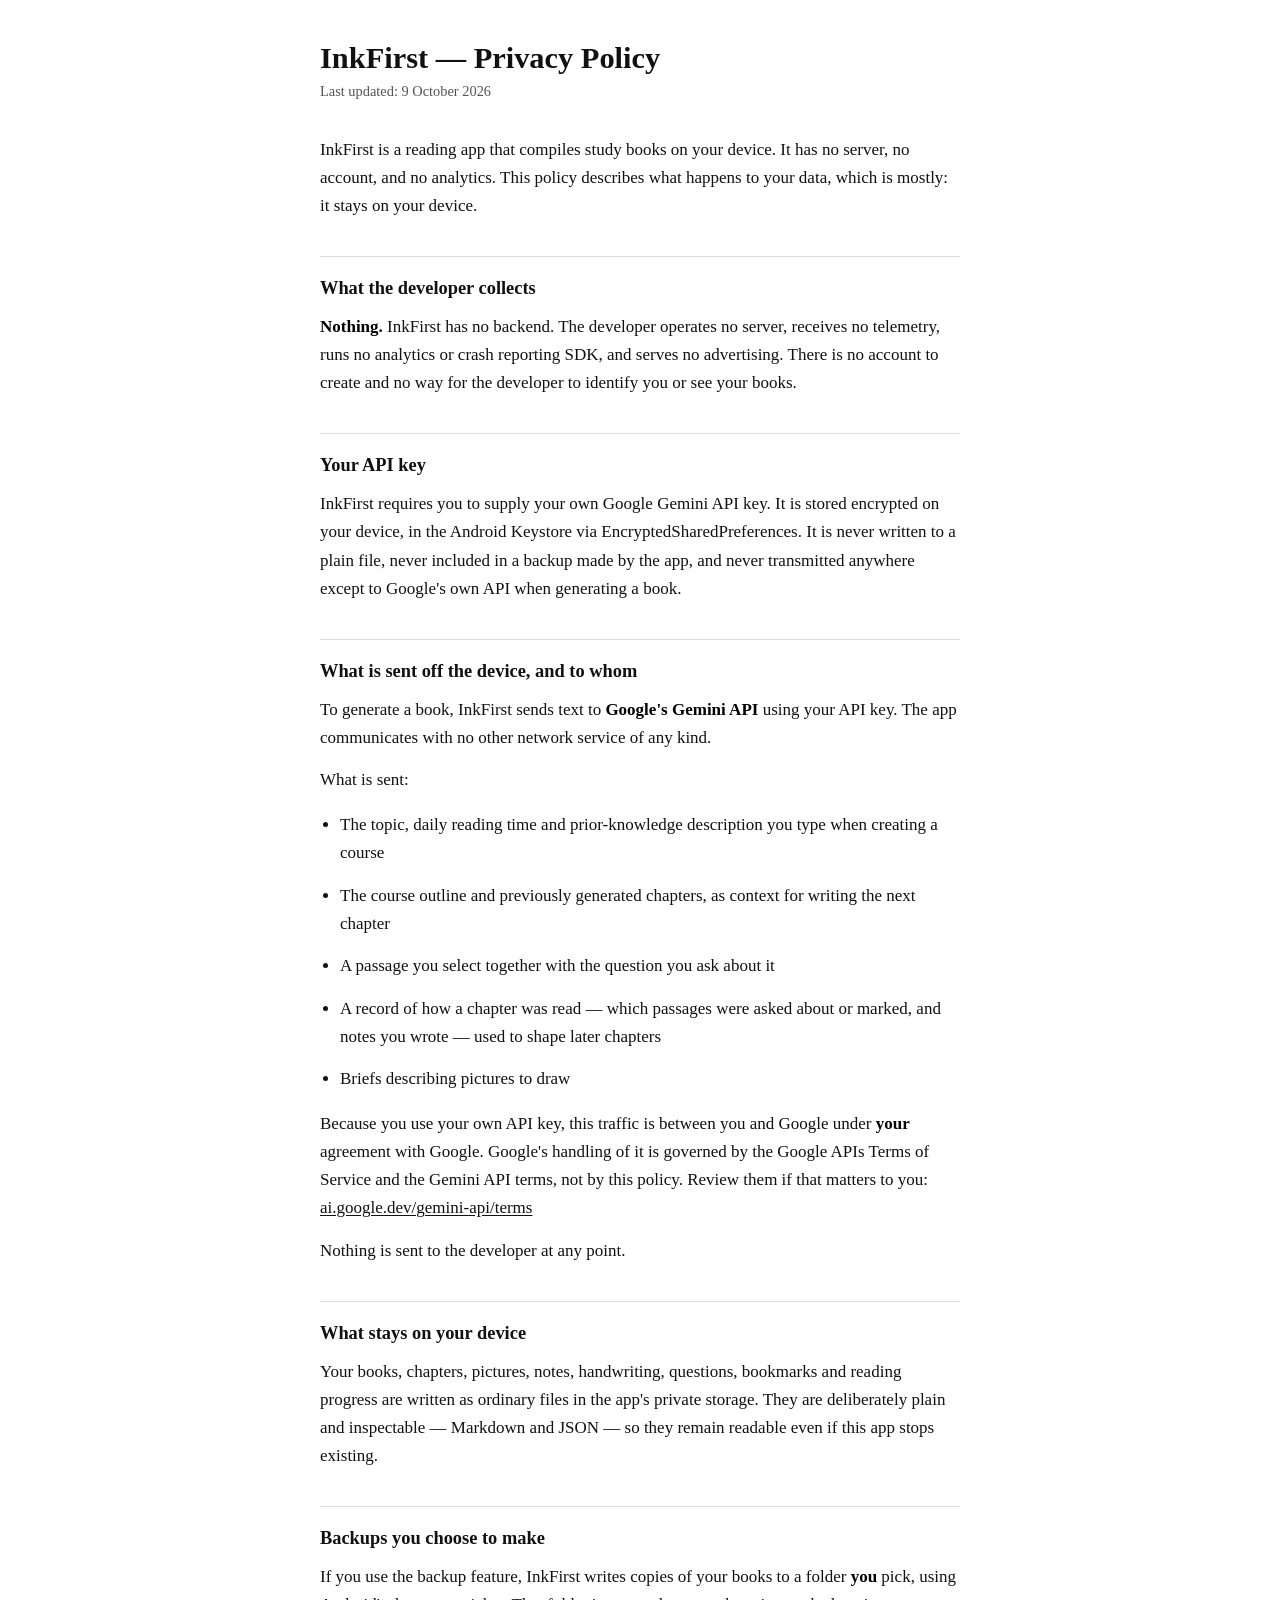
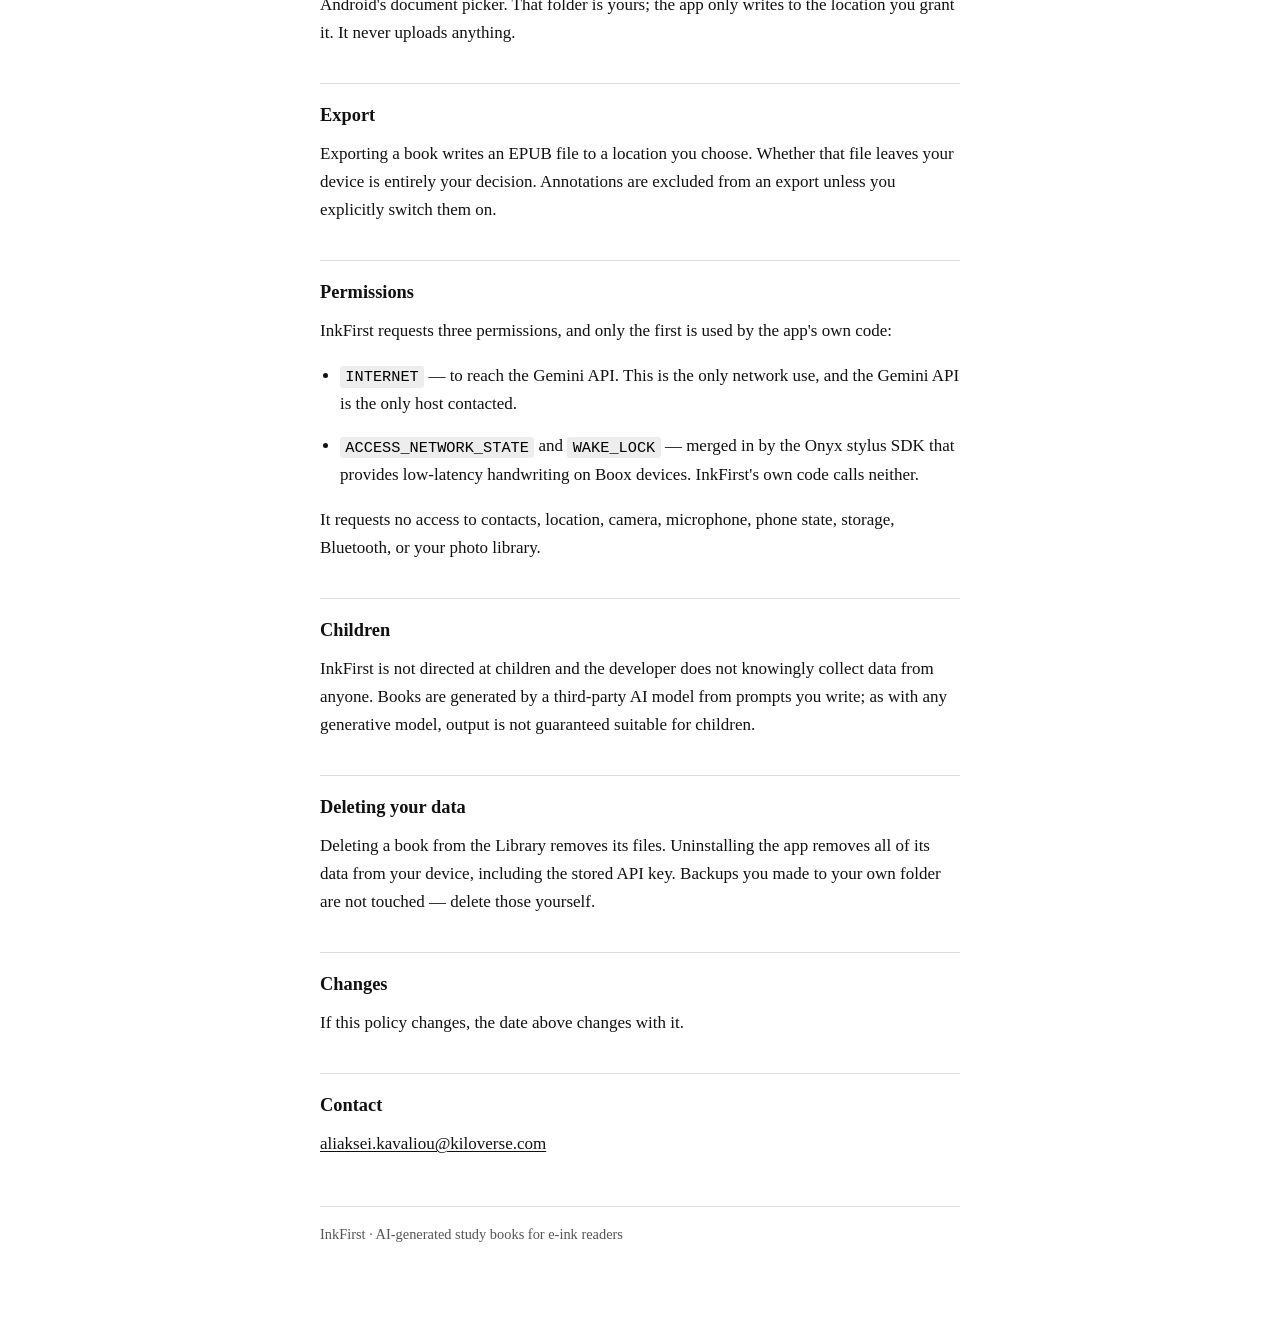
==== docs/play/privacy-policy.html @ 42215bbe "The privacy policy as a page you can host Play's privacy policy field takes a URL, not a screen. The" ====
<!doctype html>
<html lang="en">
<head>
<meta charset="utf-8">
<meta name="viewport" content="width=device-width, initial-scale=1">
<title>InkFirst — Privacy Policy</title>
<style>
  :root { --fg:#111; --bg:#fff; --muted:#555; --rule:#ddd; --accent:#000; }
  @media (prefers-color-scheme: dark) {
    :root { --fg:#e8e8e8; --bg:#121212; --muted:#aaa; --rule:#333; --accent:#fff; }
  }
  * { box-sizing: border-box; }
  body {
    margin:0; padding:2.5rem 1.25rem 5rem;
    background:var(--bg); color:var(--fg);
    font:17px/1.65 Georgia,'Times New Roman',serif;
  }
  main { max-width:40rem; margin:0 auto; }
  h1 { font-size:1.9rem; line-height:1.2; margin:0 0 .25rem; }
  h2 { font-size:1.15rem; margin:2.25rem 0 .6rem; padding-top:1rem; border-top:1px solid var(--rule); }
  .updated { color:var(--muted); font-size:.9rem; margin:0 0 2rem; }
  p, li { margin:0 0 .9rem; }
  ul { padding-left:1.25rem; }
  strong { color:var(--accent); }
  code { font:0.9em ui-monospace,SFMono-Regular,Menlo,monospace; background:rgba(128,128,128,.14); padding:.1em .35em; border-radius:3px; }
  a { color:inherit; text-decoration:underline; text-underline-offset:2px; }
  footer { margin-top:3rem; padding-top:1rem; border-top:1px solid var(--rule); color:var(--muted); font-size:.9rem; }
</style>
</head>
<body>
<main>
<h1>InkFirst — Privacy Policy</h1>
<p class="updated">Last updated: 9 October 2026</p>

<p>InkFirst is a reading app that compiles study books on your device. It has no server, no
account, and no analytics. This policy describes what happens to your data, which is mostly:
it stays on your device.</p>

<h2>What the developer collects</h2>
<p><strong>Nothing.</strong> InkFirst has no backend. The developer operates no server, receives no
telemetry, runs no analytics or crash reporting SDK, and serves no advertising. There is no
account to create and no way for the developer to identify you or see your books.</p>

<h2>Your API key</h2>
<p>InkFirst requires you to supply your own Google Gemini API key. It is stored encrypted on your
device, in the Android Keystore via EncryptedSharedPreferences. It is never written to a plain
file, never included in a backup made by the app, and never transmitted anywhere except to
Google's own API when generating a book.</p>

<h2>What is sent off the device, and to whom</h2>
<p>To generate a book, InkFirst sends text to <strong>Google's Gemini API</strong> using your API key.
The app communicates with no other network service of any kind.</p>
<p>What is sent:</p>
<ul>
  <li>The topic, daily reading time and prior-knowledge description you type when creating a course</li>
  <li>The course outline and previously generated chapters, as context for writing the next chapter</li>
  <li>A passage you select together with the question you ask about it</li>
  <li>A record of how a chapter was read — which passages were asked about or marked, and notes you wrote — used to shape later chapters</li>
  <li>Briefs describing pictures to draw</li>
</ul>
<p>Because you use your own API key, this traffic is between you and Google under <strong>your</strong>
agreement with Google. Google's handling of it is governed by the Google APIs Terms of Service
and the Gemini API terms, not by this policy. Review them if that matters to you:
<a href="https://ai.google.dev/gemini-api/terms">ai.google.dev/gemini-api/terms</a></p>
<p>Nothing is sent to the developer at any point.</p>

<h2>What stays on your device</h2>
<p>Your books, chapters, pictures, notes, handwriting, questions, bookmarks and reading progress
are written as ordinary files in the app's private storage. They are deliberately plain and
inspectable — Markdown and JSON — so they remain readable even if this app stops existing.</p>

<h2>Backups you choose to make</h2>
<p>If you use the backup feature, InkFirst writes copies of your books to a folder <strong>you</strong>
pick, using Android's document picker. That folder is yours; the app only writes to the location
you grant it. It never uploads anything.</p>

<h2>Export</h2>
<p>Exporting a book writes an EPUB file to a location you choose. Whether that file leaves your
device is entirely your decision. Annotations are excluded from an export unless you explicitly
switch them on.</p>

<h2>Permissions</h2>
<p>InkFirst requests three permissions, and only the first is used by the app's own code:</p>
<ul>
  <li><strong><code>INTERNET</code></strong> — to reach the Gemini API. This is the only network use, and the Gemini API is the only host contacted.</li>
  <li><strong><code>ACCESS_NETWORK_STATE</code></strong> and <strong><code>WAKE_LOCK</code></strong> — merged in by the Onyx stylus SDK that provides low-latency handwriting on Boox devices. InkFirst's own code calls neither.</li>
</ul>
<p>It requests no access to contacts, location, camera, microphone, phone state, storage,
Bluetooth, or your photo library.</p>

<h2>Children</h2>
<p>InkFirst is not directed at children and the developer does not knowingly collect data from
anyone. Books are generated by a third-party AI model from prompts you write; as with any
generative model, output is not guaranteed suitable for children.</p>

<h2>Deleting your data</h2>
<p>Deleting a book from the Library removes its files. Uninstalling the app removes all of its
data from your device, including the stored API key. Backups you made to your own folder are not
touched — delete those yourself.</p>

<h2>Changes</h2>
<p>If this policy changes, the date above changes with it.</p>

<h2>Contact</h2>
<p><a href="mailto:aliaksei.kavaliou@kiloverse.com">aliaksei.kavaliou@kiloverse.com</a></p>

<footer>InkFirst · AI-generated study books for e-ink readers</footer>
</main>
</body>
</html>
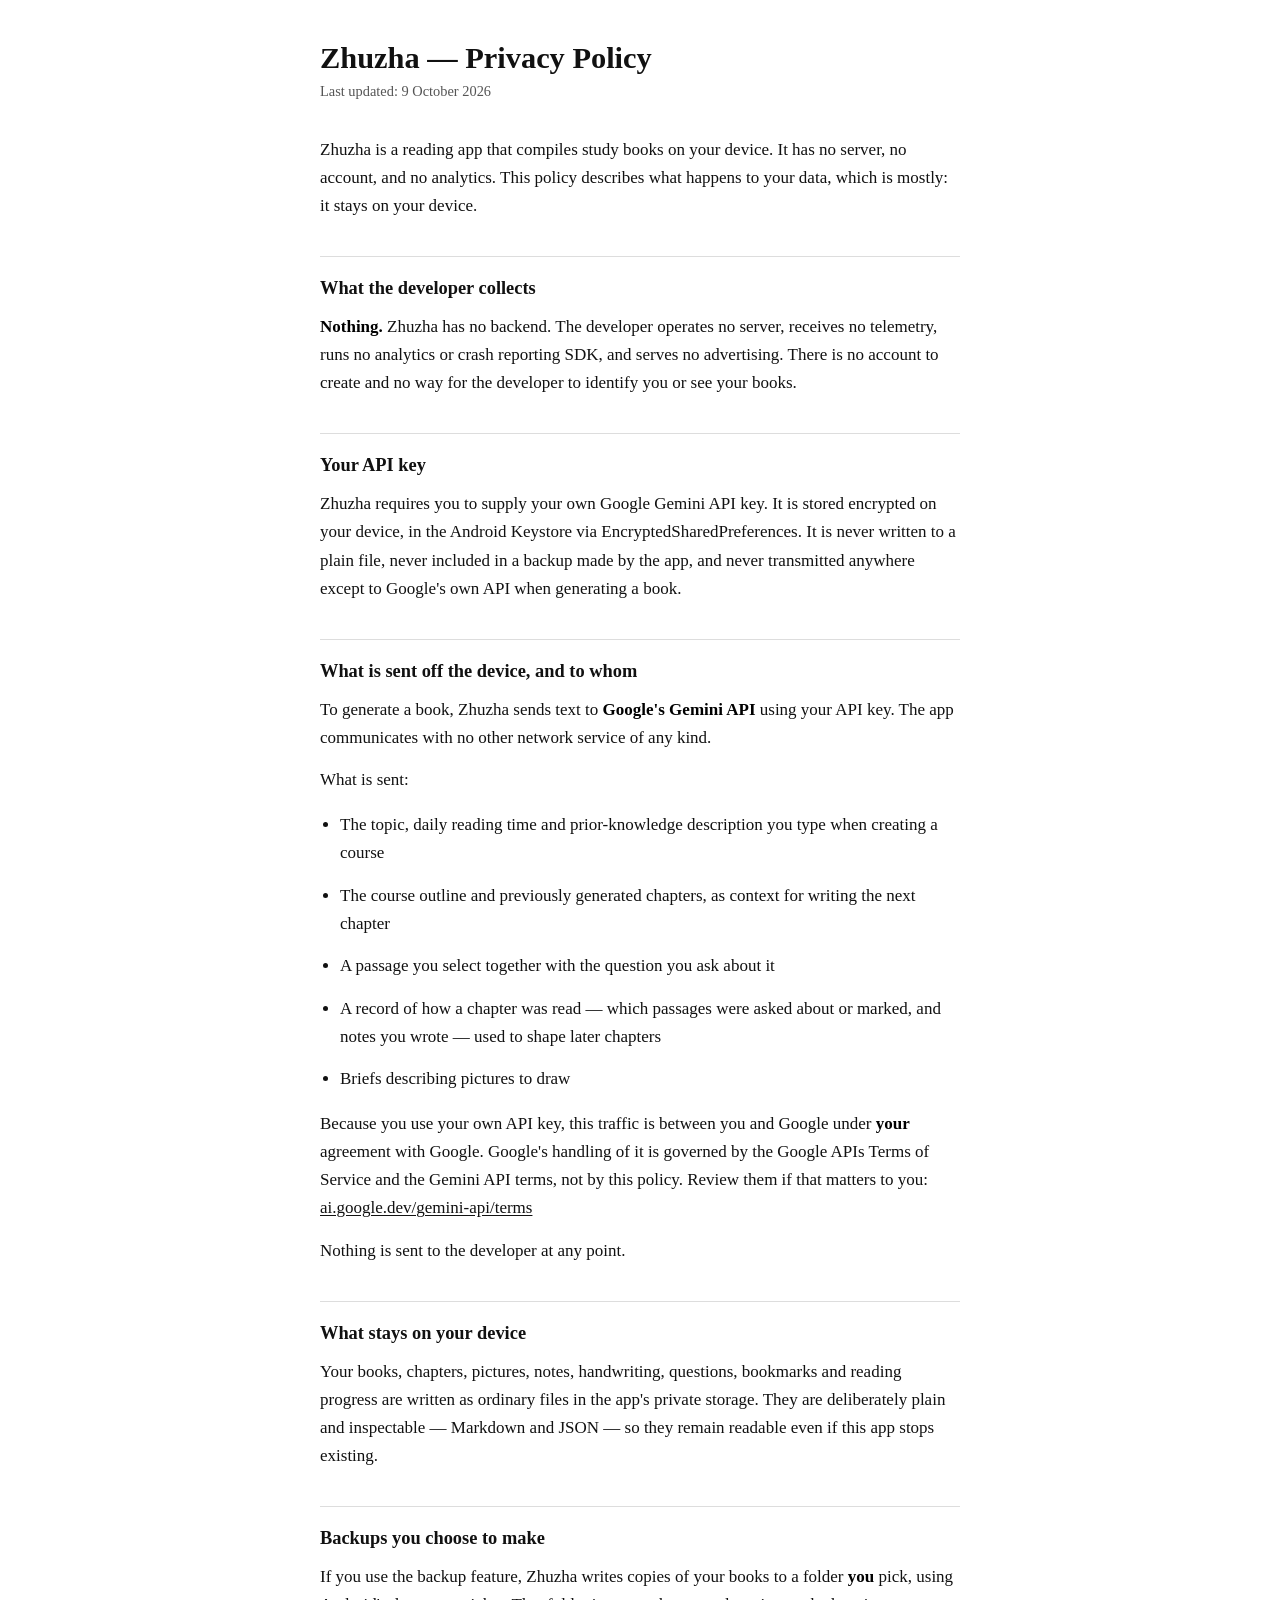
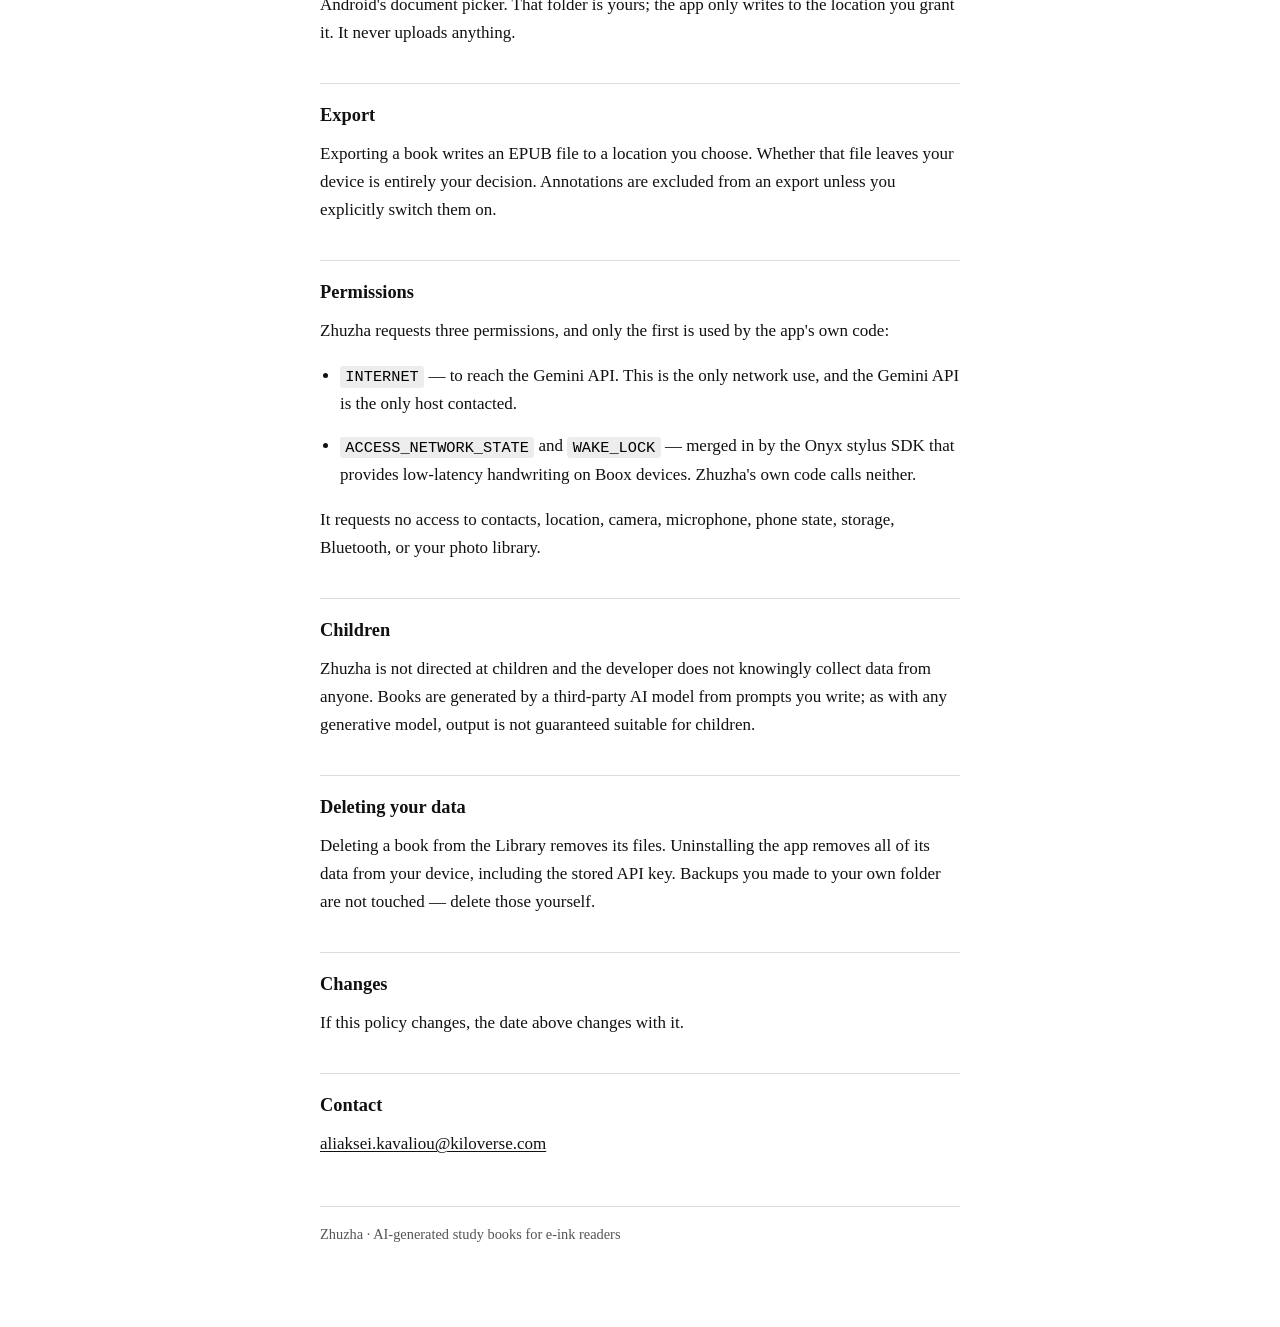
==== commit 7a830d1c: "The app is called Zhuzha now, and the icon is her InkFirst had to go: a real iOS app has owned that " ====
--- a/docs/play/privacy-policy.html
+++ b/docs/play/privacy-policy.html
@@ -3,7 +3,7 @@
 <head>
 <meta charset="utf-8">
 <meta name="viewport" content="width=device-width, initial-scale=1">
-<title>InkFirst — Privacy Policy</title>
+<title>Zhuzha — Privacy Policy</title>
 <style>
   :root { --fg:#111; --bg:#fff; --muted:#555; --rule:#ddd; --accent:#000; }
   @media (prefers-color-scheme: dark) {
@@ -29,26 +29,26 @@
 </head>
 <body>
 <main>
-<h1>InkFirst — Privacy Policy</h1>
+<h1>Zhuzha — Privacy Policy</h1>
 <p class="updated">Last updated: 9 October 2026</p>
 
-<p>InkFirst is a reading app that compiles study books on your device. It has no server, no
+<p>Zhuzha is a reading app that compiles study books on your device. It has no server, no
 account, and no analytics. This policy describes what happens to your data, which is mostly:
 it stays on your device.</p>
 
 <h2>What the developer collects</h2>
-<p><strong>Nothing.</strong> InkFirst has no backend. The developer operates no server, receives no
+<p><strong>Nothing.</strong> Zhuzha has no backend. The developer operates no server, receives no
 telemetry, runs no analytics or crash reporting SDK, and serves no advertising. There is no
 account to create and no way for the developer to identify you or see your books.</p>
 
 <h2>Your API key</h2>
-<p>InkFirst requires you to supply your own Google Gemini API key. It is stored encrypted on your
+<p>Zhuzha requires you to supply your own Google Gemini API key. It is stored encrypted on your
 device, in the Android Keystore via EncryptedSharedPreferences. It is never written to a plain
 file, never included in a backup made by the app, and never transmitted anywhere except to
 Google's own API when generating a book.</p>
 
 <h2>What is sent off the device, and to whom</h2>
-<p>To generate a book, InkFirst sends text to <strong>Google's Gemini API</strong> using your API key.
+<p>To generate a book, Zhuzha sends text to <strong>Google's Gemini API</strong> using your API key.
 The app communicates with no other network service of any kind.</p>
 <p>What is sent:</p>
 <ul>
@@ -70,7 +70,7 @@
 inspectable — Markdown and JSON — so they remain readable even if this app stops existing.</p>
 
 <h2>Backups you choose to make</h2>
-<p>If you use the backup feature, InkFirst writes copies of your books to a folder <strong>you</strong>
+<p>If you use the backup feature, Zhuzha writes copies of your books to a folder <strong>you</strong>
 pick, using Android's document picker. That folder is yours; the app only writes to the location
 you grant it. It never uploads anything.</p>
 
@@ -80,16 +80,16 @@
 switch them on.</p>
 
 <h2>Permissions</h2>
-<p>InkFirst requests three permissions, and only the first is used by the app's own code:</p>
+<p>Zhuzha requests three permissions, and only the first is used by the app's own code:</p>
 <ul>
   <li><strong><code>INTERNET</code></strong> — to reach the Gemini API. This is the only network use, and the Gemini API is the only host contacted.</li>
-  <li><strong><code>ACCESS_NETWORK_STATE</code></strong> and <strong><code>WAKE_LOCK</code></strong> — merged in by the Onyx stylus SDK that provides low-latency handwriting on Boox devices. InkFirst's own code calls neither.</li>
+  <li><strong><code>ACCESS_NETWORK_STATE</code></strong> and <strong><code>WAKE_LOCK</code></strong> — merged in by the Onyx stylus SDK that provides low-latency handwriting on Boox devices. Zhuzha's own code calls neither.</li>
 </ul>
 <p>It requests no access to contacts, location, camera, microphone, phone state, storage,
 Bluetooth, or your photo library.</p>
 
 <h2>Children</h2>
-<p>InkFirst is not directed at children and the developer does not knowingly collect data from
+<p>Zhuzha is not directed at children and the developer does not knowingly collect data from
 anyone. Books are generated by a third-party AI model from prompts you write; as with any
 generative model, output is not guaranteed suitable for children.</p>
 
@@ -104,7 +104,7 @@
 <h2>Contact</h2>
 <p><a href="mailto:aliaksei.kavaliou@kiloverse.com">aliaksei.kavaliou@kiloverse.com</a></p>
 
-<footer>InkFirst · AI-generated study books for e-ink readers</footer>
+<footer>Zhuzha · AI-generated study books for e-ink readers</footer>
 </main>
 </body>
 </html>
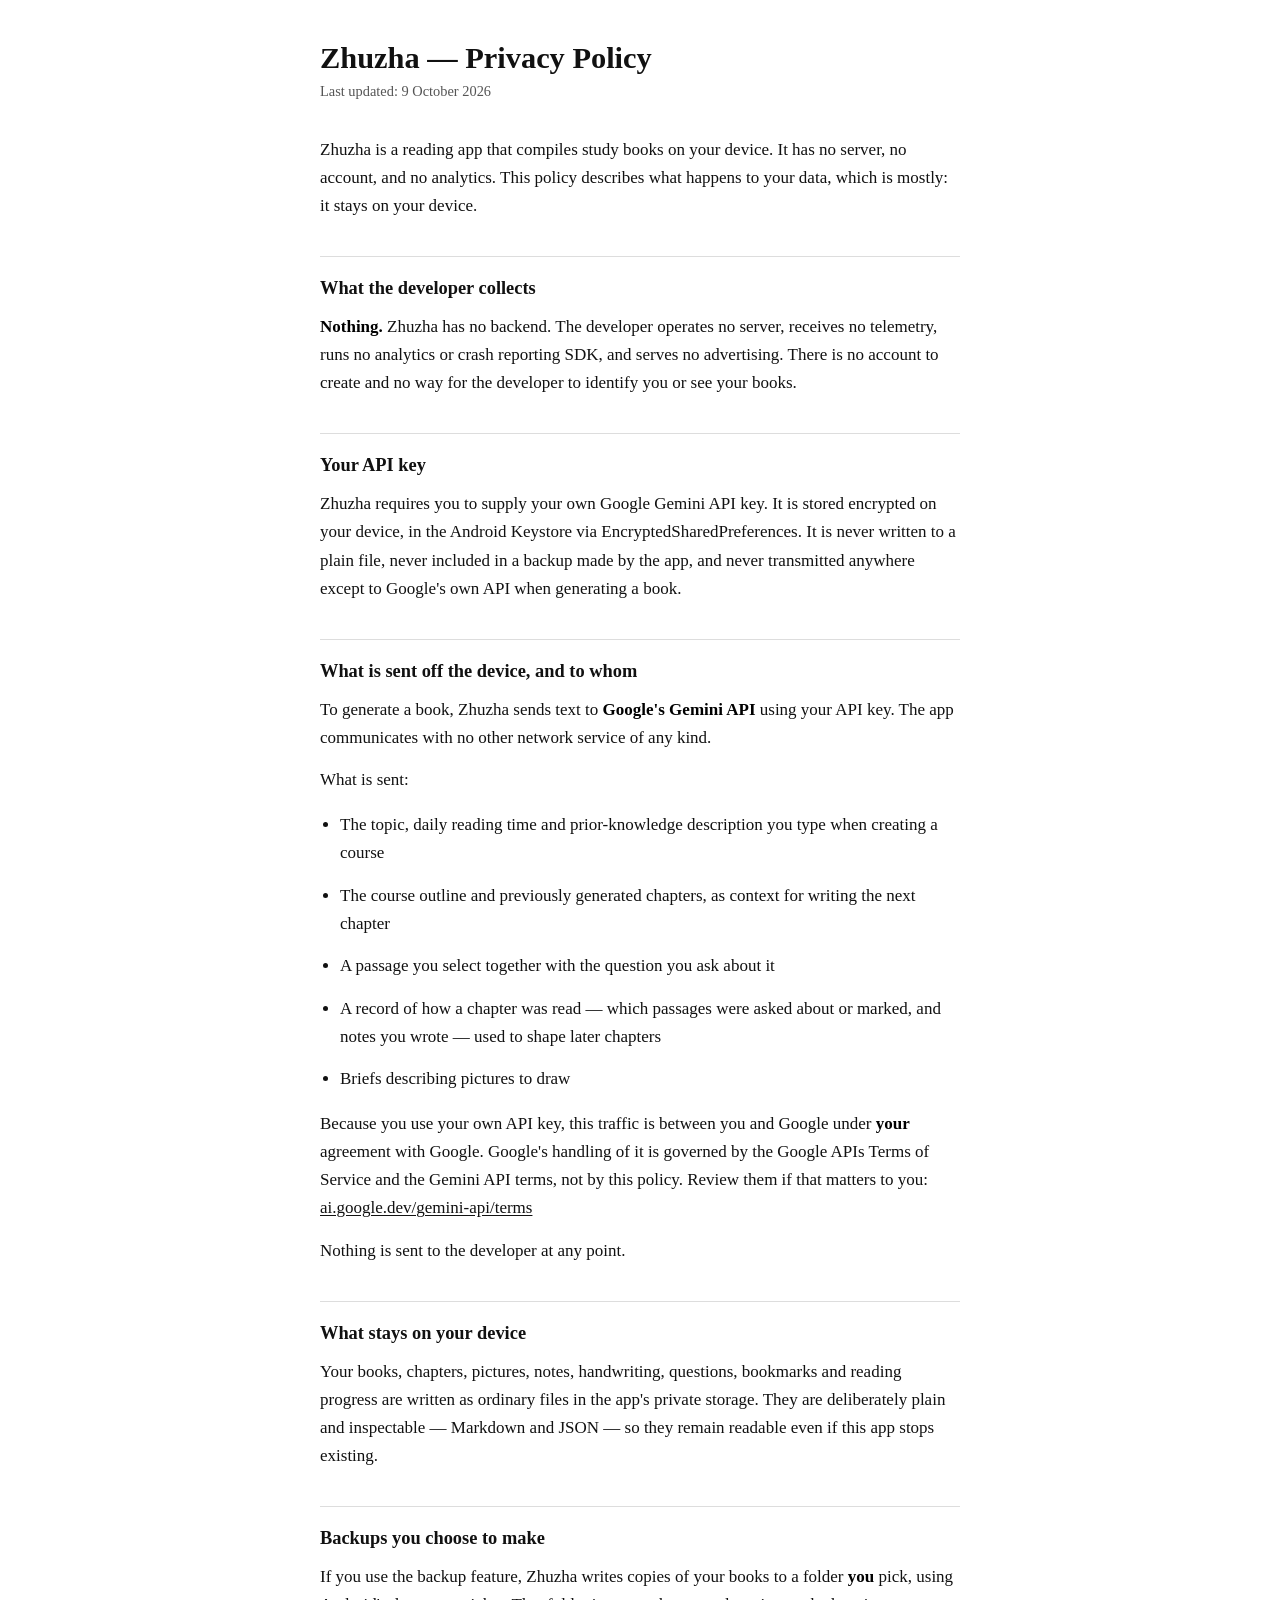
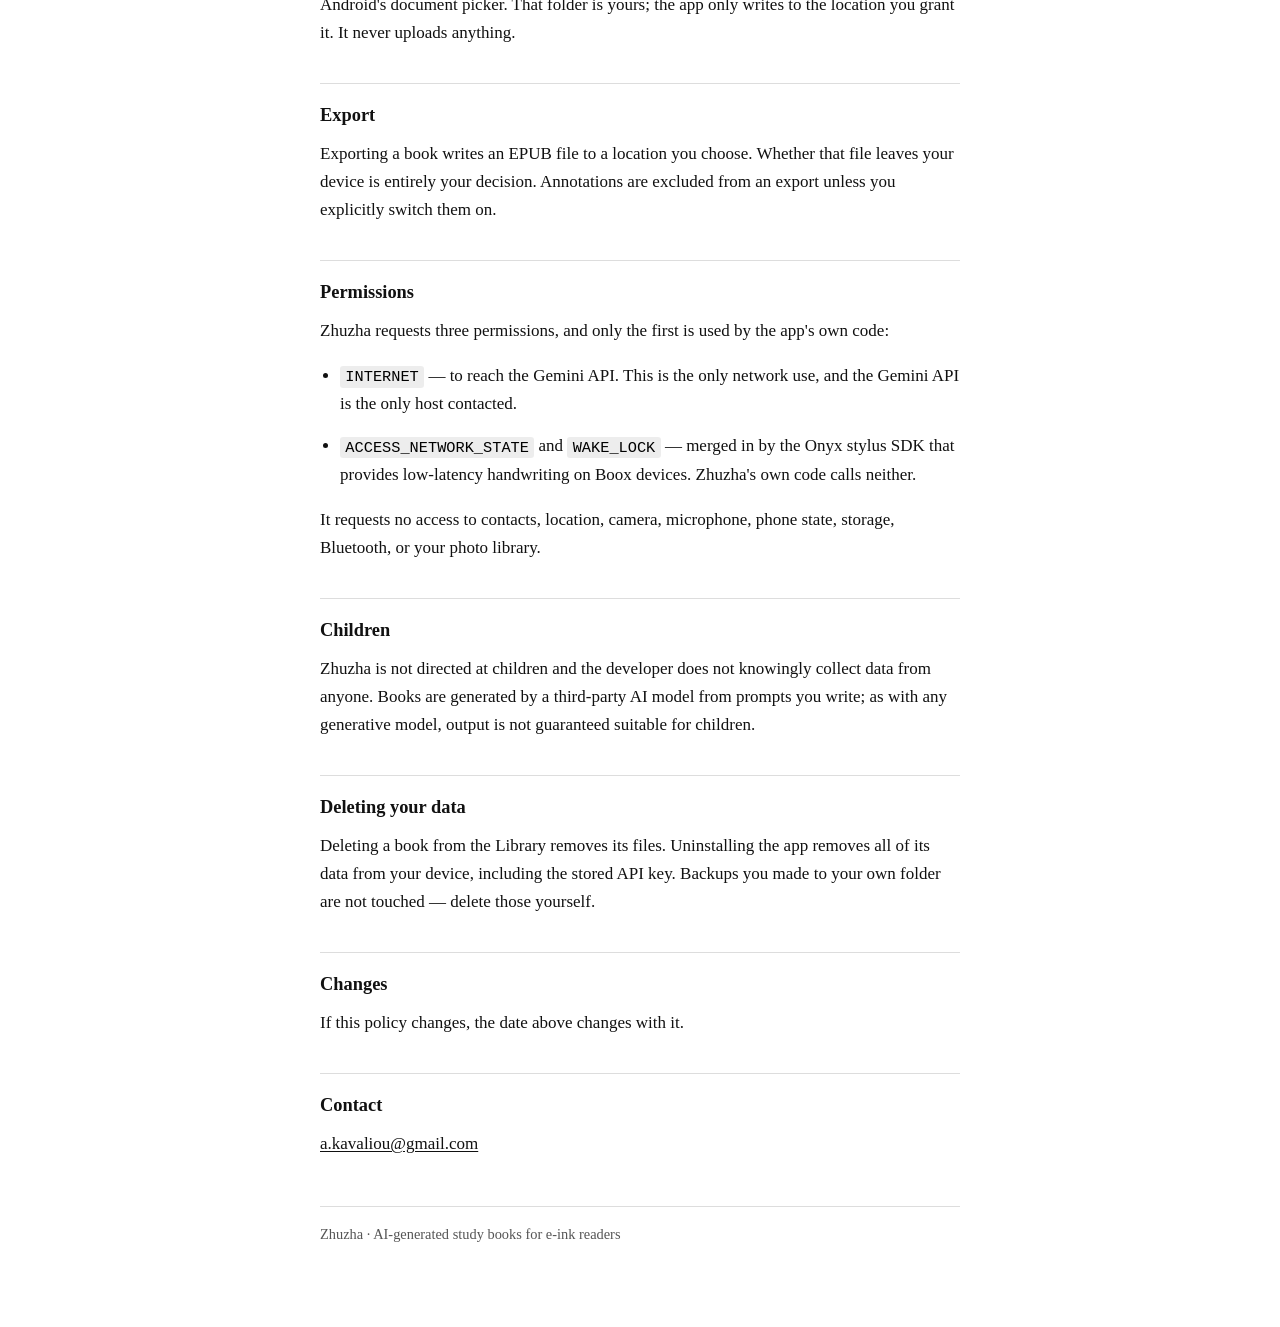
==== commit 4e77f2bc: "The contact address is a personal one A work address on a personal project ties the two together, an" ====
--- a/docs/play/privacy-policy.html
+++ b/docs/play/privacy-policy.html
@@ -102,7 +102,7 @@
 <p>If this policy changes, the date above changes with it.</p>
 
 <h2>Contact</h2>
-<p><a href="mailto:aliaksei.kavaliou@kiloverse.com">aliaksei.kavaliou@kiloverse.com</a></p>
+<p><a href="mailto:a.kavaliou@gmail.com">a.kavaliou@gmail.com</a></p>
 
 <footer>Zhuzha · AI-generated study books for e-ink readers</footer>
 </main>
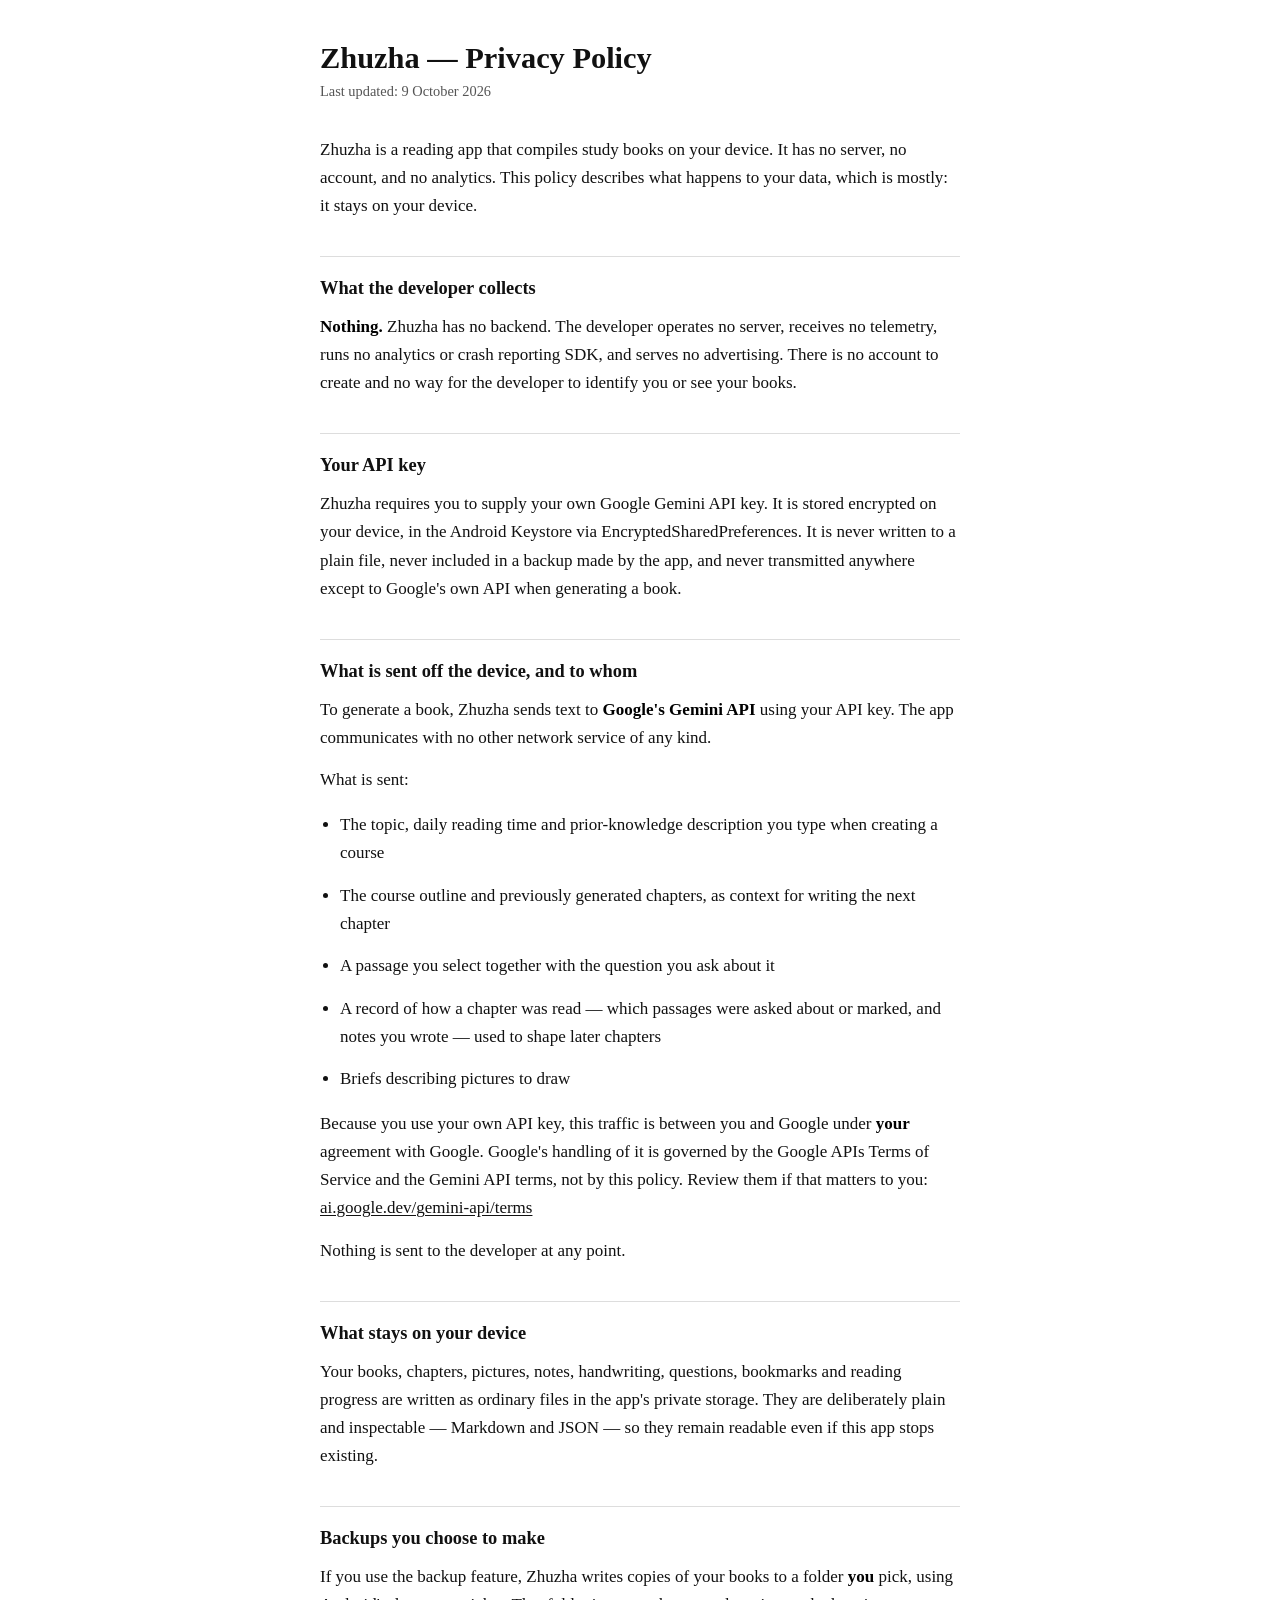
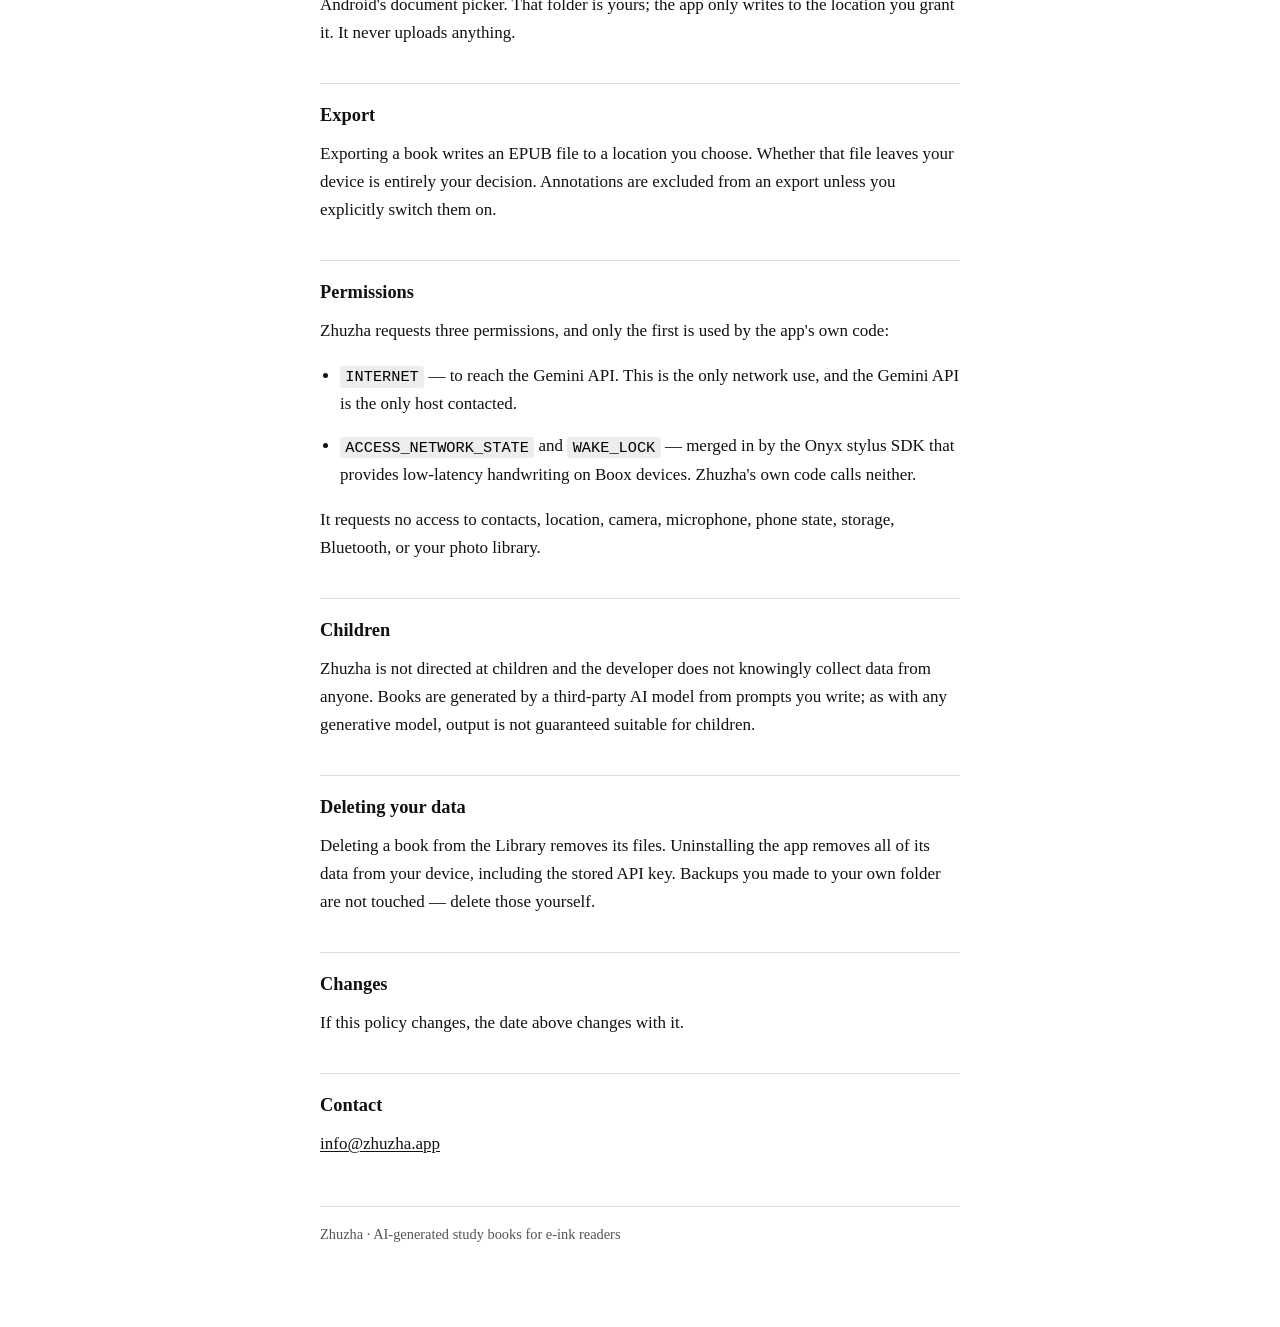
==== commit c4416d1c: "The project's own domain answers its own mail info@zhuzha.app for the privacy policy, reports@zhuzha" ====
--- a/docs/play/privacy-policy.html
+++ b/docs/play/privacy-policy.html
@@ -3,6 +3,7 @@
 <head>
 <meta charset="utf-8">
 <meta name="viewport" content="width=device-width, initial-scale=1">
+<link rel="canonical" href="https://zhuzha.app/privacy">
 <title>Zhuzha — Privacy Policy</title>
 <style>
   :root { --fg:#111; --bg:#fff; --muted:#555; --rule:#ddd; --accent:#000; }
@@ -102,7 +103,7 @@
 <p>If this policy changes, the date above changes with it.</p>
 
 <h2>Contact</h2>
-<p><a href="mailto:a.kavaliou@gmail.com">a.kavaliou@gmail.com</a></p>
+<p><a href="mailto:info@zhuzha.app">info@zhuzha.app</a></p>
 
 <footer>Zhuzha · AI-generated study books for e-ink readers</footer>
 </main>
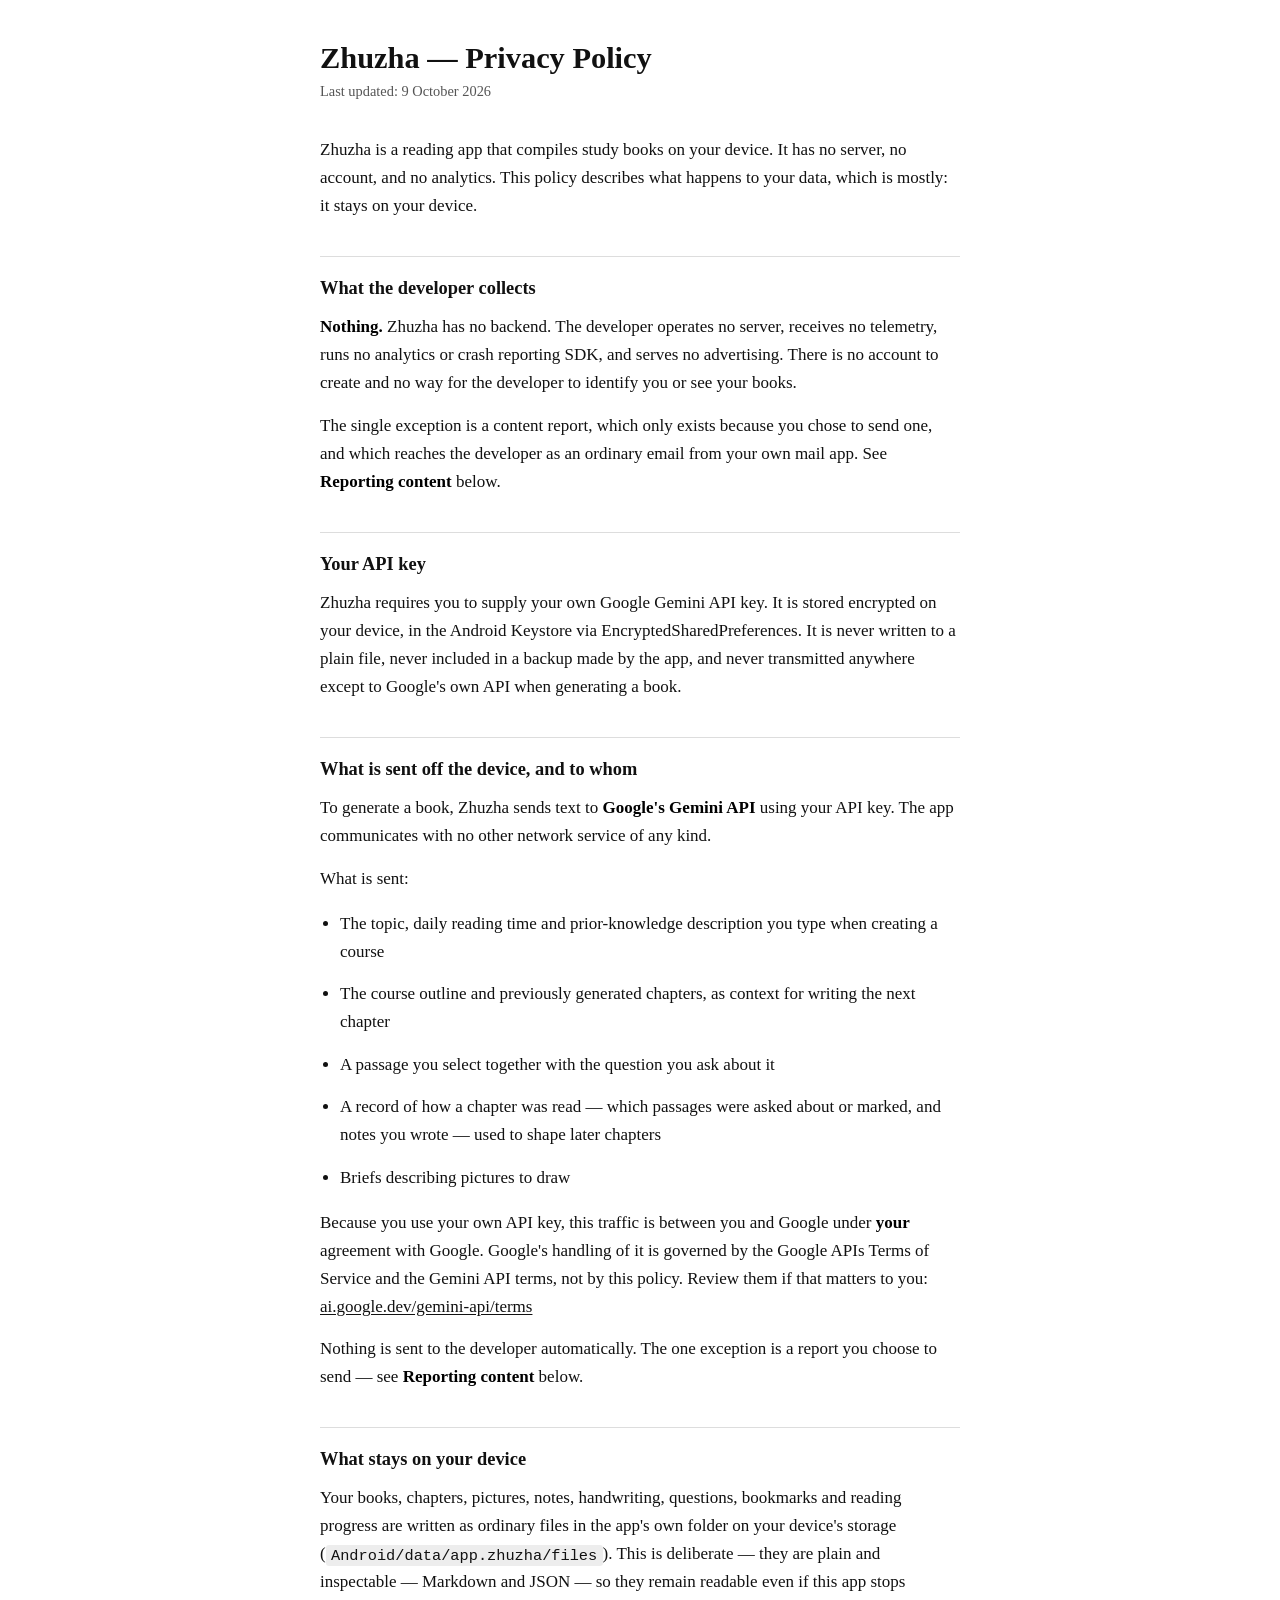
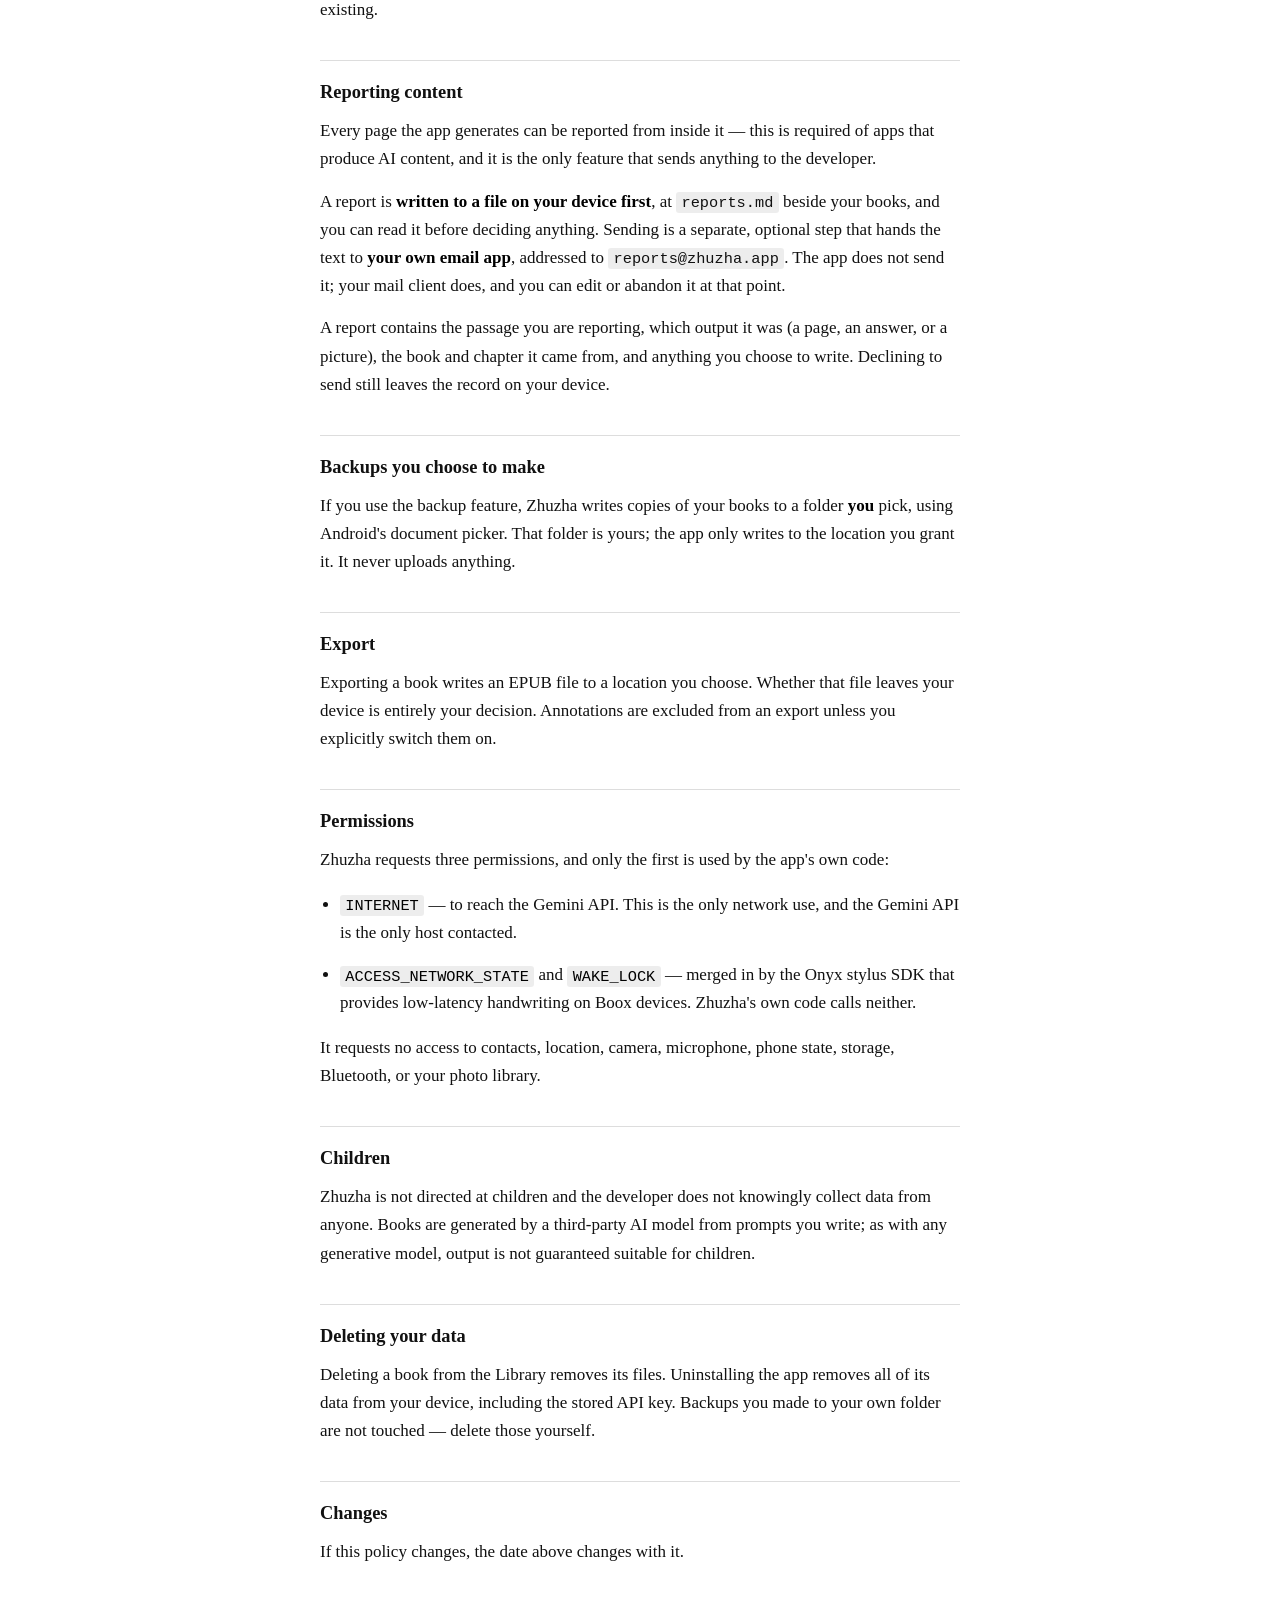
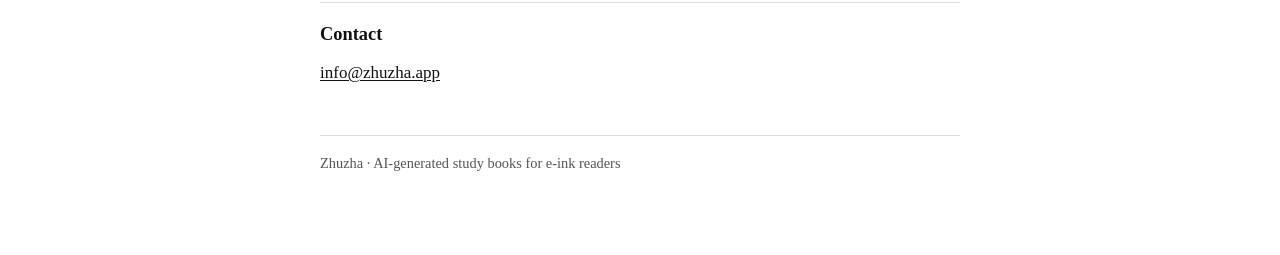
==== commit fd2614e8: "Three from the review: the policy was wrong, the slug was trusted, the compile was disposable THE PO" ====
--- a/docs/play/privacy-policy.html
+++ b/docs/play/privacy-policy.html
@@ -41,6 +41,9 @@
 <p><strong>Nothing.</strong> Zhuzha has no backend. The developer operates no server, receives no
 telemetry, runs no analytics or crash reporting SDK, and serves no advertising. There is no
 account to create and no way for the developer to identify you or see your books.</p>
+<p>The single exception is a content report, which only exists because you chose to send one, and
+which reaches the developer as an ordinary email from your own mail app. See
+<strong>Reporting content</strong> below.</p>
 
 <h2>Your API key</h2>
 <p>Zhuzha requires you to supply your own Google Gemini API key. It is stored encrypted on your
@@ -63,12 +66,26 @@
 agreement with Google. Google's handling of it is governed by the Google APIs Terms of Service
 and the Gemini API terms, not by this policy. Review them if that matters to you:
 <a href="https://ai.google.dev/gemini-api/terms">ai.google.dev/gemini-api/terms</a></p>
-<p>Nothing is sent to the developer at any point.</p>
+<p>Nothing is sent to the developer automatically. The one exception is a report you choose to
+send &mdash; see <strong>Reporting content</strong> below.</p>
 
 <h2>What stays on your device</h2>
 <p>Your books, chapters, pictures, notes, handwriting, questions, bookmarks and reading progress
-are written as ordinary files in the app's private storage. They are deliberately plain and
+are written as ordinary files in the app's own folder on your device's storage
+(<code>Android/data/app.zhuzha/files</code>). This is deliberate &mdash; they are plain and
 inspectable — Markdown and JSON — so they remain readable even if this app stops existing.</p>
+
+<h2>Reporting content</h2>
+<p>Every page the app generates can be reported from inside it &mdash; this is required of apps that
+produce AI content, and it is the only feature that sends anything to the developer.</p>
+<p>A report is <strong>written to a file on your device first</strong>, at <code>reports.md</code>
+beside your books, and you can read it before deciding anything. Sending is a separate, optional step
+that hands the text to <strong>your own email app</strong>, addressed to
+<code>reports@zhuzha.app</code>. The app does not send it; your mail client does, and you can edit or
+abandon it at that point.</p>
+<p>A report contains the passage you are reporting, which output it was (a page, an answer, or a
+picture), the book and chapter it came from, and anything you choose to write. Declining to send
+still leaves the record on your device.</p>
 
 <h2>Backups you choose to make</h2>
 <p>If you use the backup feature, Zhuzha writes copies of your books to a folder <strong>you</strong>
